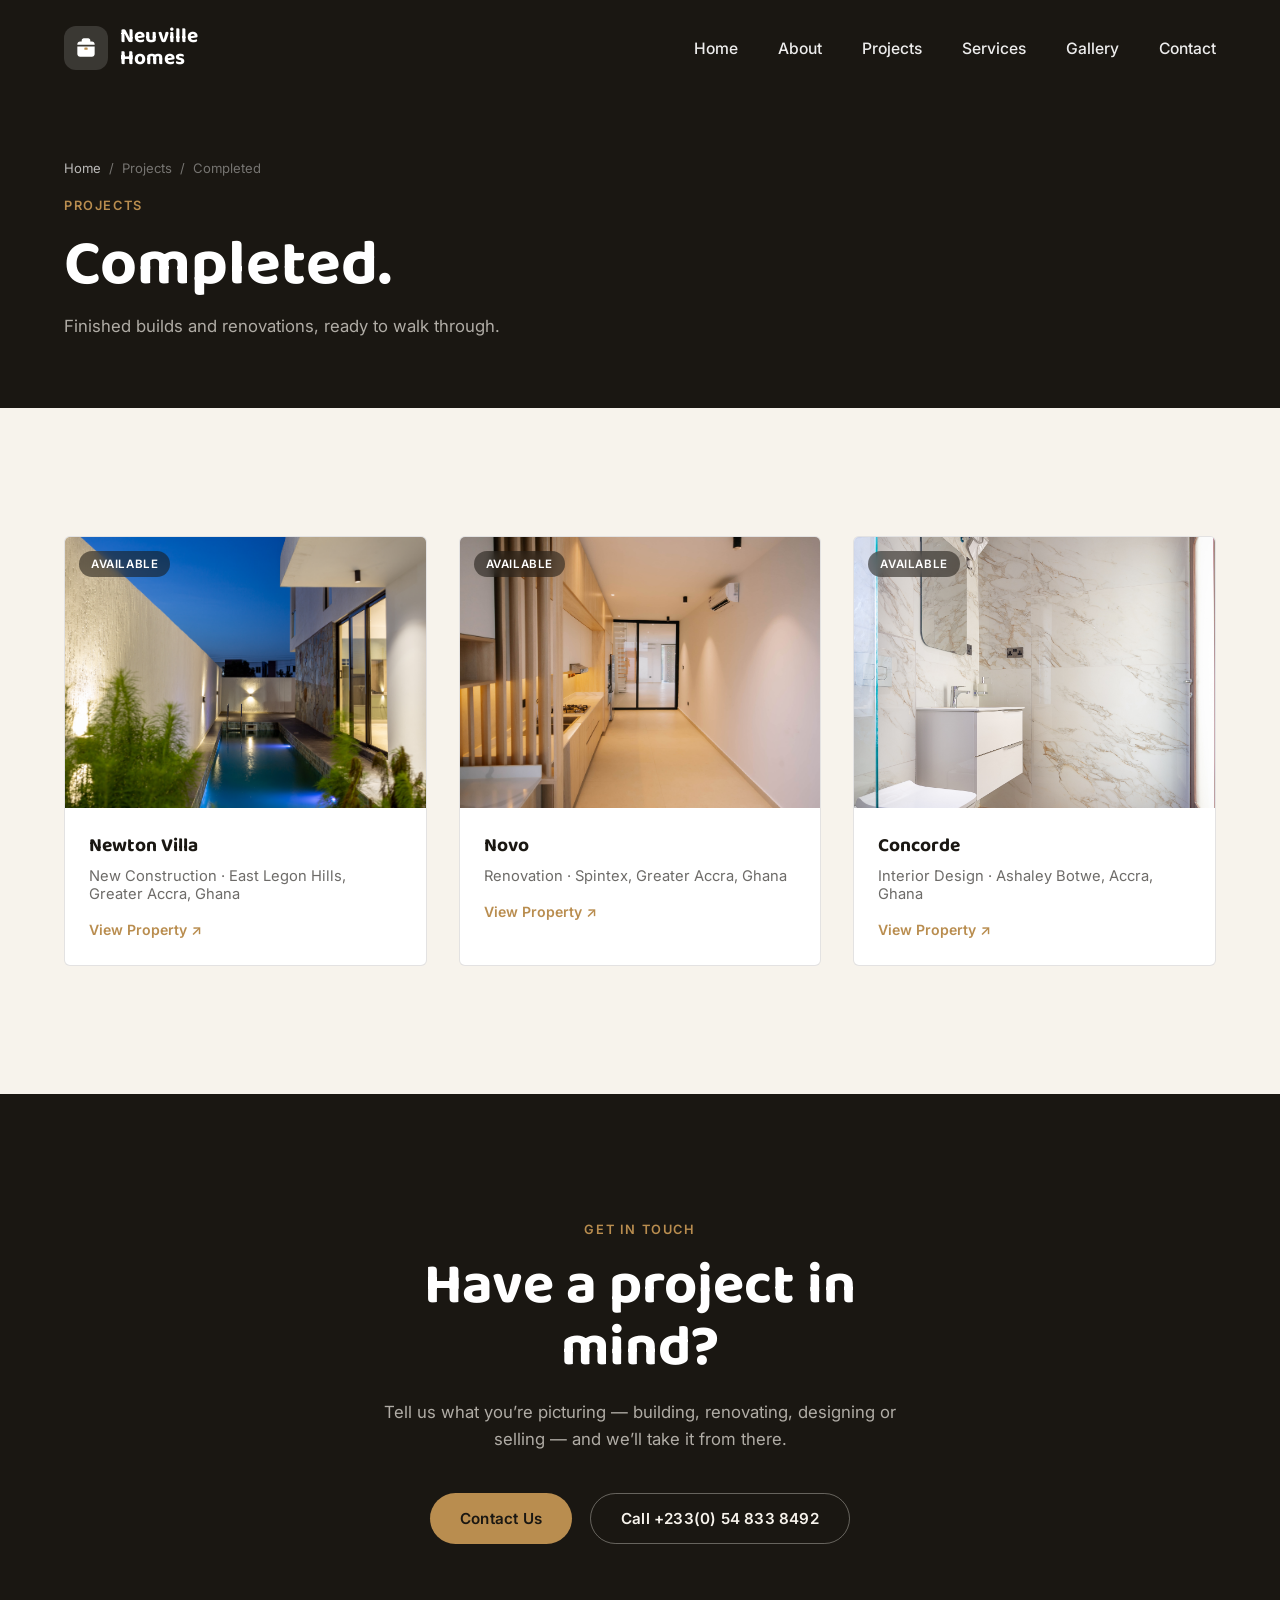
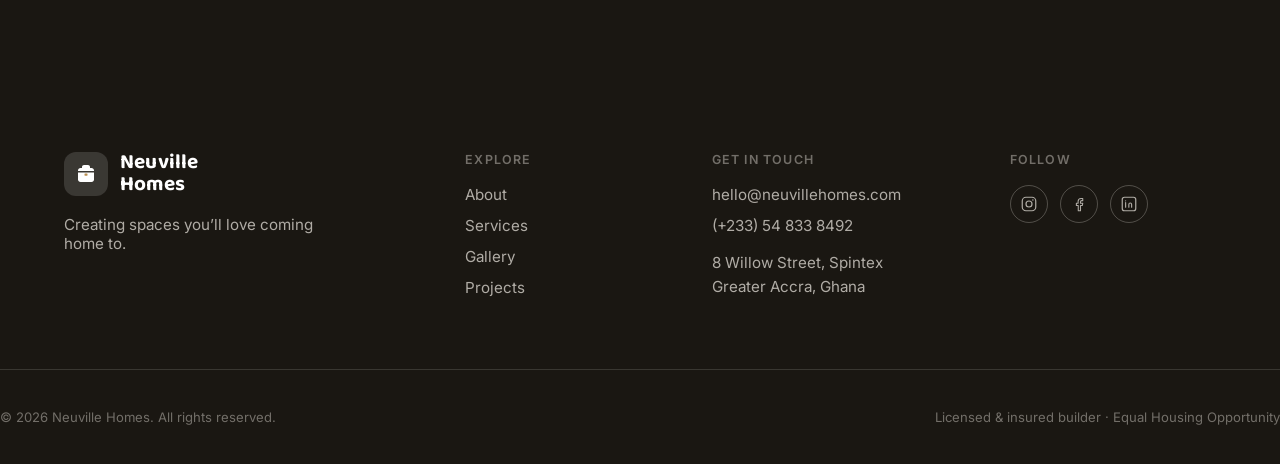
==== completed.html @ a4898116 "Projects Page Cleanup" ====
<!DOCTYPE html>
<html lang="en">
<head>
<meta charset="UTF-8">
<meta name="viewport" content="width=device-width, initial-scale=1.0">
<title>Completed Projects | Neuville Homes</title>
<meta name="description" content="Completed projects by Neuville Homes.">

<link rel="preconnect" href="https://fonts.googleapis.com">
<link rel="preconnect" href="https://fonts.gstatic.com" crossorigin>
<link href="https://fonts.googleapis.com/css2?family=Baloo+2:wght@600;700;800&family=Inter:wght@400;500;600&display=swap" rel="stylesheet">

<link rel="stylesheet" href="styles.css">
</head>
<body>

<header class="site-header" id="siteHeader">
  <div class="header-inner">

    <a href="index.html" class="logo" aria-label="Neuville Homes home">
      <span class="logo-mark" aria-hidden="true">
        <svg viewBox="0 0 24 24" width="26" height="26" fill="none" xmlns="http://www.w3.org/2000/svg">
          <path d="M4 8.5C4 7.11929 5.11929 6 6.5 6H8V5C8 3.89543 8.89543 3 10 3H14C15.1046 3 16 3.89543 16 5V6H17.5C18.8807 6 20 7.11929 20 8.5V9H4V8.5Z" fill="currentColor"/>
          <path d="M4 10.5H20V17.5C20 18.8807 18.8807 20 17.5 20H6.5C5.11929 20 4 18.8807 4 17.5V10.5Z" fill="currentColor"/>
          <rect x="10.5" y="11.5" width="3" height="2.2" rx="0.4" fill="#B98D4F"/>
        </svg>
      </span>
      <span class="logo-text">Neuville<br>Homes</span>
    </a>

    <nav class="main-nav" id="mainNav" aria-label="Primary">
      <a href="index.html">Home</a>
      <a href="index.html#about">About</a>
      <a href="projects.html">Projects</a>
      <a href="index.html#services">Services</a>
      <a href="index.html#gallery">Gallery</a>
      <a href="index.html#contact">Contact</a>
    </nav>

    <button class="nav-toggle" id="navToggle" aria-label="Toggle menu" aria-expanded="false" aria-controls="mainNav">
      <span></span>
      <span></span>
      <span></span>
    </button>

  </div>
</header>

<main>

  <!-- ============================================
       PAGE HEADER
       ============================================ -->
  <section class="page-hero">
    <div class="section-inner">
      <nav class="breadcrumb" aria-label="Breadcrumb">
        <a href="index.html">Home</a>
        <span>/</span>
        <span>Projects</span>
        <span>/</span>
        <span>Completed</span>
      </nav>
      <p class="eyebrow eyebrow--light">Projects</p>
      <h1 class="page-hero-heading">Completed.</h1>
      <p class="page-hero-sub">Finished builds and renovations, ready to walk through.</p>
    </div>
  </section>

  <!-- ============================================
       COMPLETED PROJECTS GRID — populated by completed.js
       ============================================ -->
  <section class="section completed-section">
    <div class="section-inner">
      <div class="projects-grid" id="completedGrid"></div>
    </div>
  </section>

  <!-- ============================================
       CTA
       ============================================ -->
  <section class="section cta" id="contact">
    <div class="section-inner cta-inner">
      <p class="eyebrow eyebrow--light">Get In Touch</p>
      <h2 class="cta-heading">Have a project in mind?</h2>
      <p class="cta-sub">Tell us what you&rsquo;re picturing &mdash; building, renovating, designing or selling &mdash; and we&rsquo;ll take it from there.</p>
      <div class="cta-actions">
        <a href="mailto:hello@neuvillehomes.com" class="btn btn-gold">Contact Us</a>
        <a href="tel:+233548338492" class="btn btn-outline">Call +233(0) 54 833 8492</a>
      </div>
    </div>
  </section>

</main>

<!-- ============================================
     FOOTER
     ============================================ -->
<footer class="site-footer">
  <div class="section-inner footer-grid">

    <div class="footer-brand">
      <a href="index.html" class="logo" aria-label="Neuville Homes home">
        <span class="logo-mark" aria-hidden="true">
          <svg viewBox="0 0 24 24" width="24" height="24" fill="none" xmlns="http://www.w3.org/2000/svg">
            <path d="M4 8.5C4 7.11929 5.11929 6 6.5 6H8V5C8 3.89543 8.89543 3 10 3H14C15.1046 3 16 3.89543 16 5V6H17.5C18.8807 6 20 7.11929 20 8.5V9H4V8.5Z" fill="currentColor"/>
            <path d="M4 10.5H20V17.5C20 18.8807 18.8807 20 17.5 20H6.5C5.11929 20 4 18.8807 4 17.5V10.5Z" fill="currentColor"/>
            <rect x="10.5" y="11.5" width="3" height="2.2" rx="0.4" fill="#B98D4F"/>
          </svg>
        </span>
        <span class="logo-text">Neuville<br>Homes</span>
      </a>
      <p class="footer-tagline">Creating spaces you&rsquo;ll love coming home to.</p>
    </div>

    <nav class="footer-nav" aria-label="Footer">
      <p class="footer-col-title">Explore</p>
      <a href="index.html#about">About</a>
      <a href="index.html#services">Services</a>
      <a href="index.html#gallery">Gallery</a>
      <a href="projects.html">Projects</a>
    </nav>

    <div class="footer-contact">
      <p class="footer-col-title">Get in touch</p>
      <a href="mailto:hello@neuvillehomes.com">hello@neuvillehomes.com</a>
      <a href="tel:+233548338492">(+233) 54 833 8492</a>
      <p class="footer-address">8 Willow Street, Spintex <br>Greater Accra, Ghana</p>
    </div>

    <div class="footer-social">
      <p class="footer-col-title">Follow</p>
      <div class="social-row">
        <a href="#" aria-label="Neuville Homes on Instagram" class="social-icon">
          <svg width="18" height="18" viewBox="0 0 24 24" fill="none"><rect x="3" y="3" width="18" height="18" rx="5" stroke="currentColor" stroke-width="1.6"/><circle cx="12" cy="12" r="4" stroke="currentColor" stroke-width="1.6"/><circle cx="17.2" cy="6.8" r="1" fill="currentColor"/></svg>
        </a>
        <a href="#" aria-label="Neuville Homes on Facebook" class="social-icon">
          <svg width="18" height="18" viewBox="0 0 24 24" fill="none"><path d="M14 21v-7h2.5l.5-3H14V9c0-.9.3-1.5 1.7-1.5H17V4.8c-.3 0-1.2-.1-2.3-.1-2.3 0-3.9 1.4-3.9 4v2.2H8.5v3H11v7h3Z" stroke="currentColor" stroke-width="1.4" stroke-linejoin="round"/></svg>
        </a>
        <a href="#" aria-label="Neuville Homes on LinkedIn" class="social-icon">
          <svg width="18" height="18" viewBox="0 0 24 24" fill="none"><rect x="3" y="3" width="18" height="18" rx="3" stroke="currentColor" stroke-width="1.6"/><path d="M7.5 10v6.2M7.5 7.8v.01M11.8 16.2v-3.6c0-1.2.7-2 1.9-2 1.1 0 1.8.8 1.8 2v3.6" stroke="currentColor" stroke-width="1.5" stroke-linecap="round"/></svg>
        </a>
      </div>
    </div>

  </div>

  <div class="footer-bottom">
    <div class="section-inner footer-bottom-inner">
      <p>&copy; <span id="year">2026</span> Neuville Homes. All rights reserved.</p>
      <p class="footer-fine">Licensed &amp; insured builder &middot; Equal Housing Opportunity</p>
    </div>
  </div>
</footer>

<script src="assets/properties-data.js"></script>
<script src="script.js"></script>
<script src="completed.js"></script>
</body>
</html>
---- styles.css ----
/* ============================================
   Neuville Homes — Landing Page
   ============================================ */

:root{
  --color-cream: #F7F3EC;
  --color-ink: #1A1712;
  --color-gold: #B98D4F;
  --color-overlay-top: rgba(10, 14, 20, 0.15);
  --color-overlay-bottom: rgba(10, 8, 6, 0.55);

  --font-display: 'Baloo 2', 'Quicksand', sans-serif;
  --font-body: 'Inter', -apple-system, BlinkMacSystemFont, sans-serif;

  --header-h: 96px;
  --container-pad: 64px;
}

*, *::before, *::after{ box-sizing: border-box; }

html{ scroll-behavior: smooth; }

body{
  margin: 0;
  font-family: var(--font-body);
  background: var(--color-ink);
  color: var(--color-cream);
  -webkit-font-smoothing: antialiased;
}

a{ text-decoration: none; color: inherit; }

img, video{ max-width: 100%; display: block; }

button{ font-family: inherit; }

/* ============================================
   HEADER
   ============================================ */

.site-header{
  position: absolute;
  top: 0;
  left: 0;
  right: 0;
  z-index: 100;
  height: var(--header-h);
}

.header-inner{
  max-width: 1440px;
  margin: 0 auto;
  height: 100%;
  padding: 0 var(--container-pad);
  display: flex;
  align-items: center;
  justify-content: space-between;
}

.logo{
  display: flex;
  align-items: center;
  gap: 12px;
  flex-shrink: 0;
}

.logo-mark{
  display: flex;
  align-items: center;
  justify-content: center;
  width: 44px;
  height: 44px;
  border-radius: 12px;
  background: rgba(255, 255, 255, 0.14);
  color: #ffffff;
  flex-shrink: 0;
}

.logo-text{
  font-family: var(--font-display);
  font-weight: 700;
  font-size: 1.3rem;
  line-height: 1.08;
  letter-spacing: 0.2px;
  color: #ffffff;
}

.main-nav{
  display: flex;
  align-items: center;
  gap: 40px;
}

.main-nav a{
  font-size: 0.98rem;
  font-weight: 500;
  color: rgba(255, 255, 255, 0.92);
  position: relative;
  padding: 6px 0;
  transition: color 0.25s ease;
}

.main-nav a::after{
  content: "";
  position: absolute;
  left: 0;
  bottom: 0;
  width: 0%;
  height: 1.5px;
  background: #ffffff;
  transition: width 0.3s ease;
}

.main-nav a:hover{ color: #ffffff; }
.main-nav a:hover::after{ width: 100%; }

/* Mobile nav toggle */
.nav-toggle{
  display: none;
  flex-direction: column;
  justify-content: center;
  gap: 5px;
  width: 40px;
  height: 40px;
  background: none;
  border: none;
  cursor: pointer;
  z-index: 110;
}

.nav-toggle span{
  display: block;
  width: 100%;
  height: 2px;
  background: #ffffff;
  border-radius: 2px;
  transition: transform 0.3s ease, opacity 0.3s ease;
}

.nav-toggle.is-open span:nth-child(1){ transform: translateY(7px) rotate(45deg); }
.nav-toggle.is-open span:nth-child(2){ opacity: 0; }
.nav-toggle.is-open span:nth-child(3){ transform: translateY(-7px) rotate(-45deg); }

/* ============================================
   HERO
   ============================================ */

.hero{
  position: relative;
  min-height: 100svh;
  width: 100%;
  display: flex;
  align-items: center;
  overflow: hidden;
}

.hero-media{
  position: absolute;
  inset: 0;
  z-index: 0;
}

.hero-video{
  width: 100%;
  height: 100%;
  object-fit: cover;
  object-position: center;
}

.hero-overlay{
  position: absolute;
  inset: 0;
  background:
    linear-gradient(180deg, var(--color-overlay-top) 0%, rgba(10,10,10,0.05) 40%, var(--color-overlay-bottom) 100%),
    linear-gradient(90deg, rgba(0,0,0,0.25) 0%, rgba(0,0,0,0) 30%, rgba(0,0,0,0) 70%, rgba(0,0,0,0.25) 100%);
}

.hero-content{
  position: relative;
  z-index: 1;
  width: 100%;
  max-width: 1080px;
  margin: 0 auto;
  text-align: center;
  animation: hero-rise 1s cubic-bezier(0.16, 1, 0.3, 1) both;
  animation-delay: 0.15s;
}

@keyframes hero-rise{
  from{ opacity: 0; transform: translateY(22px); }
  to{ opacity: 1; transform: translateY(0); }
}

.hero-heading{
  font-family: var(--font-display);
  font-weight: 700;
  font-size: clamp(3.2rem, 6.8vw, 5.8rem);
  line-height: 1.08;
  letter-spacing: -0.5px;
  margin: 0 0 28px;
  color: #ffffff;
  text-wrap: balance;
}

.hero-heading-thin{
  font-weight: 600;
  opacity: 0.94;
}

.hero-sub{
  font-family: var(--font-body);
  font-weight: 400;
  font-size: clamp(1rem, 1.6vw, 1.2rem);
  line-height: 1.55;
  color: rgba(255, 255, 255, 0.92);
  max-width: 680px;
  margin: 0 auto;
}

/* ============================================
   RESPONSIVE
   ============================================ */

@media (max-width: 900px){
  :root{ --container-pad: 32px; --header-h: 84px; }

  .main-nav{
    position: fixed;
    top: 0;
    right: 0;
    height: 100svh;
    width: min(78vw, 340px);
    background: rgba(20, 17, 13, 0.98);
    flex-direction: column;
    justify-content: center;
    align-items: flex-start;
    gap: 28px;
    padding: 0 40px;
    transform: translateX(100%);
    transition: transform 0.4s cubic-bezier(0.16, 1, 0.3, 1);
    z-index: 105;
  }

  .main-nav.is-open{ transform: translateX(0); }

  .main-nav a{ font-size: 1.15rem; }

  .nav-toggle{ display: flex; }

  .hero-content{ padding-bottom: 12vh; }
}

@media (max-width: 560px){
  :root{ --container-pad: 22px; --header-h: 76px; }

  .logo-mark{ width: 38px; height: 38px; border-radius: 10px; }
  .logo-text{ font-size: 1.05rem; }

  .hero-heading{ margin-bottom: 20px; }
  .hero-sub{ font-size: 0.98rem; }

  .hero-content{ padding-bottom: 10vh; }
}

@media (max-width: 380px){
  .hero-heading{ font-size: clamp(2rem, 8vw, 2.4rem); }
}

/* Respect reduced motion */
@media (prefers-reduced-motion: reduce){
  .hero-content{ animation: none; }
  html{ scroll-behavior: auto; }
  .main-nav, .nav-toggle span, .main-nav a::after{ transition: none; }
}

/* ============================================
   DESIGN TOKENS — page sections
   ============================================ */

:root{
  --color-ink-soft: rgba(26, 23, 18, 0.64);
  --color-ink-faint: rgba(26, 23, 18, 0.38);
  --color-line: rgba(26, 23, 18, 0.12);
  --color-cream-soft: rgba(247, 243, 236, 0.68);
  --color-cream-faint: rgba(247, 243, 236, 0.4);
  --section-pad-y: 128px;
}

/* ============================================
   SHARED SECTION SCAFFOLDING
   ============================================ */

.section{
  background: var(--color-cream);
  color: var(--color-ink);
  padding: var(--section-pad-y) 0;
}

.section-inner{
  max-width: 1280px;
  margin: 0 auto;
  padding: 0 var(--container-pad);
}

.eyebrow{
  font-family: var(--font-body);
  font-size: 0.8rem;
  font-weight: 600;
  letter-spacing: 1.6px;
  text-transform: uppercase;
  color: var(--color-gold);
  margin: 0 0 18px;
}

.eyebrow--light{ color: var(--color-gold); }

.section-heading{
  font-family: var(--font-display);
  font-weight: 700;
  font-size: clamp(2.1rem, 3.6vw, 3.1rem);
  line-height: 1.12;
  letter-spacing: -0.3px;
  margin: 0;
  color: var(--color-ink);
}

.section-head{
  max-width: 640px;
  margin: 0 0 64px;
}

.body-text{
  font-family: var(--font-body);
  font-size: 1.05rem;
  line-height: 1.7;
  color: var(--color-ink-soft);
  max-width: 46ch;
  margin: 24px 0 0;
}

/* Architectural corner-tick motif — the page's signature accent.
   Small drafting-style marks at the corners of photography, used
   consistently across About / Gallery to nod to blueprint drawings. */
.placeholder-img{
  position: relative;
  background: linear-gradient(160deg, #E7E0D2 0%, #D8CEB9 100%);
  display: flex;
  align-items: center;
  justify-content: center;
  overflow: hidden;
  min-height: 160px;
}

.placeholder-img--gold{
  background: linear-gradient(160deg, #C7A06B 0%, #9E7743 100%);
}

.placeholder-img::before,
.placeholder-img::after{
  content: "";
  position: absolute;
  width: 22px;
  height: 22px;
  border: 1.5px solid rgba(26, 23, 18, 0.55);
  opacity: 0.55;
  pointer-events: none;
}
.placeholder-img::before{ top: 14px; left: 14px; border-right: none; border-bottom: none; }
.placeholder-img::after{ bottom: 14px; right: 14px; border-left: none; border-top: none; }
.placeholder-img--gold::before,
.placeholder-img--gold::after{ border-color: rgba(255,255,255,0.6); }

.ph-label{
  font-family: var(--font-body);
  font-size: 0.78rem;
  font-weight: 500;
  letter-spacing: 0.3px;
  color: rgba(26, 23, 18, 0.5);
  text-align: center;
  padding: 0 16px;
}
.placeholder-img--gold .ph-label{ color: rgba(255,255,255,0.85); }

.btn{
  display: inline-flex;
  align-items: center;
  justify-content: center;
  font-family: var(--font-body);
  font-weight: 600;
  font-size: 0.95rem;
  letter-spacing: 0.2px;
  padding: 15px 30px;
  border-radius: 999px;
  transition: transform 0.25s ease, background 0.25s ease, color 0.25s ease, border-color 0.25s ease;
}

.btn-gold{
  background: var(--color-gold);
  color: #1A1712;
}
.btn-gold:hover{ transform: translateY(-2px); background: #c99c5e; }

.btn-outline{
  background: transparent;
  color: var(--color-cream);
  border: 1.5px solid rgba(247, 243, 236, 0.35);
}
.btn-outline:hover{ border-color: rgba(247, 243, 236, 0.8); transform: translateY(-2px); }

.btn-ghost{
  background: rgba(255,255,255,0.1);
  color: #ffffff;
  border: 1.5px solid rgba(255,255,255,0.5);
  backdrop-filter: blur(6px);
}
.btn-ghost:hover{ background: rgba(255,255,255,0.22); transform: translateY(-2px); }

/* ============================================
   HEADER — solid state once scrolled past hero
   ============================================ */

.site-header{ transition: background 0.35s ease, box-shadow 0.35s ease; }

.site-header.is-scrolled{
  position: fixed;
  background: rgba(247, 243, 236, 0.92);
  backdrop-filter: blur(10px);
  box-shadow: 0 1px 0 var(--color-line);
}

.site-header.is-scrolled .logo-text,
.site-header.is-scrolled .main-nav a{ color: var(--color-ink); }

.site-header.is-scrolled .main-nav a::after{ background: var(--color-ink); }

.site-header.is-scrolled .logo-mark{
  background: rgba(26, 23, 18, 0.08);
  color: var(--color-ink);
}

.site-header.is-scrolled .nav-toggle span{ background: var(--color-ink); }

@media (max-width: 900px){
  .site-header.is-scrolled .main-nav{ background: rgba(20, 17, 13, 0.98); }
  .site-header.is-scrolled .main-nav a{ color: rgba(255,255,255,0.92); }
  .site-header.is-scrolled .main-nav a::after{ background: #ffffff; }
}

/* Scroll cue on the hero */
.scroll-cue{
  position: absolute;
  left: 50%;
  bottom: 36px;
  transform: translateX(-50%);
  width: 26px;
  height: 42px;
  border: 1.5px solid rgba(255,255,255,0.6);
  border-radius: 20px;
  z-index: 1;
}
.scroll-cue span{
  position: absolute;
  top: 8px;
  left: 50%;
  width: 4px;
  height: 8px;
  border-radius: 2px;
  background: #ffffff;
  transform: translateX(-50%);
  animation: cue-drop 1.8s ease infinite;
}
@keyframes cue-drop{
  0%{ opacity: 1; top: 8px; }
  70%{ opacity: 0; top: 20px; }
  100%{ opacity: 0; top: 8px; }
}
.hero-cta{ margin-top: 36px; }

/* ============================================
   ABOUT
   ============================================ */

.about-grid{
  display: grid;
  grid-template-columns: minmax(0, 0.95fr) minmax(0, 1.05fr);
  gap: 80px;
  align-items: start;
}

.pull-quote{
  margin: 40px 0 0;
  padding: 24px 0 0;
  border-top: 1px solid var(--color-line);
  max-width: 46ch;
}
.pull-quote p{
  font-family: var(--font-display);
  font-weight: 600;
  font-size: 1.28rem;
  line-height: 1.4;
  color: var(--color-ink);
  margin: 0;
}

.about-collage{
  display: grid;
  grid-template-columns: 1.1fr 1fr;
  grid-template-rows: repeat(2, 160px);
  gap: 18px;
}
.about-collage .collage-item--tall{ grid-row: 1 / 3; }
.about-collage .collage-item:not(.collage-item--tall){ height: 100%; }

.collage-item img{
  position: absolute;
  inset: 0;
  width: 100%;
  height: 100%;
  object-fit: cover;
  display: block;
}

/* ============================================
   SERVICES
   ============================================ */

.services-grid{
  display: grid;
  grid-template-columns: repeat(2, minmax(0, 1fr));
  gap: 1px;
  background: var(--color-line);
  border: 1px solid var(--color-line);
}

.service-card{
  background: var(--color-cream);
  padding: 44px 40px;
}

.service-mark{
  display: block;
  width: 34px;
  height: 2px;
  background: var(--color-gold);
  margin-bottom: 26px;
}

.service-card h3{
  font-family: var(--font-display);
  font-weight: 700;
  font-size: 1.32rem;
  margin: 0 0 12px;
  color: var(--color-ink);
}

.service-card p{
  font-family: var(--font-body);
  font-size: 0.98rem;
  line-height: 1.65;
  color: var(--color-ink-soft);
  margin: 0;
  max-width: 40ch;
}

/* ============================================
   GALLERY
   ============================================ */

.gallery-grid{
  display: grid;
  grid-template-columns: repeat(3, minmax(0, 1fr));
  gap: 20px;
}

.gallery-item{
  position: relative;
  display: block;
  margin: 0;
  aspect-ratio: 4 / 5;
  border-radius: 4px;
  overflow: hidden;
  isolation: isolate;
}

.gallery-item.gallery-item--wide{
  aspect-ratio: 4 / 5;
}
@media (min-width: 700px){
  .gallery-item.gallery-item--wide{
    grid-column: span 2;
    aspect-ratio: 16 / 10;
  }
}

.gallery-item img{
  position: absolute;
  inset: 0;
  width: 100%;
  height: 100%;
  object-fit: cover;
  display: block;
  transition: transform 0.6s cubic-bezier(0.16, 1, 0.3, 1);
}

.gallery-item:hover img{ transform: scale(1.06); }

/* Dark gradient so the caption always reads over any photo */
.gallery-item::after{
  content: "";
  position: absolute;
  inset: 0;
  background: linear-gradient(180deg, rgba(15, 12, 8, 0) 45%, rgba(15, 12, 8, 0.78) 100%);
  z-index: 1;
  pointer-events: none;
}

.gallery-item-view{
  position: absolute;
  top: 16px;
  right: 16px;
  z-index: 2;
  display: flex;
  align-items: center;
  justify-content: center;
  width: 34px;
  height: 34px;
  border-radius: 50%;
  background: rgba(247, 243, 236, 0.16);
  border: 1px solid rgba(247, 243, 236, 0.45);
  color: #ffffff;
  opacity: 0;
  transform: translateY(-6px);
  transition: opacity 0.3s ease, transform 0.3s ease, background 0.3s ease;
}
.gallery-item:hover .gallery-item-view{
  opacity: 1;
  transform: translateY(0);
}
.gallery-item:hover .gallery-item-view{ background: var(--color-gold); border-color: var(--color-gold); }

.gallery-caption{
  position: absolute;
  left: 20px;
  bottom: 18px;
  right: 20px;
  z-index: 2;
  display: flex;
  flex-direction: column;
  font-family: var(--font-body);
}
.gallery-caption span{
  font-weight: 600;
  font-size: 1.02rem;
  color: #ffffff;
}
.gallery-caption small{
  font-size: 0.82rem;
  color: rgba(247, 243, 236, 0.78);
  margin-top: 3px;
}

/* legacy figcaption support (kept in case any item still uses <figcaption>) */
.gallery-item figcaption{
  position: absolute;
  left: 18px;
  bottom: 16px;
  right: 18px;
  z-index: 2;
  display: flex;
  flex-direction: column;
  font-family: var(--font-body);
}
.gallery-item figcaption span{
  font-weight: 600;
  font-size: 0.98rem;
  color: var(--color-ink);
}
.gallery-item figcaption small{
  font-size: 0.8rem;
  color: var(--color-ink-faint);
  margin-top: 2px;
}
.gallery-item.placeholder-img--gold figcaption span,
.gallery-item.placeholder-img--gold figcaption small{ color: #ffffff; }
.gallery-item.placeholder-img--gold figcaption small{ color: rgba(255,255,255,0.75); }

/* ============================================
   WHY CHOOSE US
   ============================================ */

.why-grid{
  display: grid;
  grid-template-columns: repeat(2, minmax(0, 1fr));
  gap: 44px 64px;
}

.why-item{
  display: flex;
  gap: 18px;
  align-items: flex-start;
}

.why-check{
  flex-shrink: 0;
  display: flex;
  align-items: center;
  justify-content: center;
  width: 30px;
  height: 30px;
  border-radius: 50%;
  background: rgba(185, 141, 79, 0.14);
  color: var(--color-gold);
  font-size: 0.85rem;
  margin-top: 2px;
}

.why-item h3{
  font-family: var(--font-display);
  font-weight: 700;
  font-size: 1.08rem;
  margin: 0 0 8px;
  color: var(--color-ink);
}
.why-item p{
  font-family: var(--font-body);
  font-size: 0.95rem;
  line-height: 1.6;
  color: var(--color-ink-soft);
  margin: 0;
}

/* ============================================
   TESTIMONIALS
   ============================================ */

.testimonial-grid{
  display: grid;
  grid-template-columns: repeat(3, minmax(0, 1fr));
  gap: 28px;
}

.testimonial-card{
  margin: 0;
  background: #ffffff;
  border: 1px solid var(--color-line);
  border-radius: 4px;
  padding: 36px 32px;
  display: flex;
  flex-direction: column;
}

.quote-mark{
  font-family: var(--font-display);
  font-size: 2.6rem;
  line-height: 1;
  color: var(--color-gold);
  margin-bottom: 12px;
}

.testimonial-card p{
  font-family: var(--font-body);
  font-size: 1rem;
  line-height: 1.65;
  color: var(--color-ink);
  margin: 0 0 24px;
  flex: 1;
}

.testimonial-card footer{
  display: flex;
  flex-direction: column;
  padding-top: 16px;
  border-top: 1px solid var(--color-line);
}
.testimonial-card footer span{
  font-weight: 600;
  font-size: 0.92rem;
  color: var(--color-ink);
}
.testimonial-card footer small{
  font-size: 0.8rem;
  color: var(--color-ink-faint);
  margin-top: 2px;
}

/* ============================================
   CTA
   ============================================ */

.cta{
  background: var(--color-ink);
  color: var(--color-cream);
  text-align: center;
}

.cta-inner{
  display: flex;
  flex-direction: column;
  align-items: center;
  max-width: 640px;
}

.cta-heading{
  font-family: var(--font-display);
  font-weight: 700;
  font-size: clamp(2.4rem, 4.5vw, 3.6rem);
  line-height: 1.08;
  margin: 0 0 20px;
  color: #ffffff;
}

.cta-sub{
  font-family: var(--font-body);
  font-size: 1.05rem;
  line-height: 1.6;
  color: var(--color-cream-soft);
  margin: 0 0 40px;
}

.cta-actions{
  display: flex;
  gap: 18px;
  flex-wrap: wrap;
  justify-content: center;
}

/* ============================================
   FOOTER
   ============================================ */

.site-footer{
  background: var(--color-ink);
  color: var(--color-cream);
  padding-top: 80px;
}

.footer-grid{
  display: grid;
  grid-template-columns: 1.4fr 0.8fr 1fr 0.8fr;
  gap: 40px;
  padding-bottom: 60px;
  border-bottom: 1px solid rgba(247, 243, 236, 0.14);
}

.footer-brand .logo-text{ color: #ffffff; }
.footer-brand .logo-mark{ background: rgba(255,255,255,0.14); color: #ffffff; }

.footer-tagline{
  font-family: var(--font-body);
  font-size: 0.95rem;
  color: var(--color-cream-soft);
  margin: 18px 0 0;
  max-width: 28ch;
}

.footer-col-title{
  font-family: var(--font-body);
  font-size: 0.78rem;
  font-weight: 600;
  letter-spacing: 1.2px;
  text-transform: uppercase;
  color: var(--color-cream-faint);
  margin: 0 0 18px;
}

.footer-nav,
.footer-contact{
  display: flex;
  flex-direction: column;
}
.footer-nav a,
.footer-contact a{
  font-family: var(--font-body);
  font-size: 0.95rem;
  color: var(--color-cream-soft);
  margin-bottom: 12px;
  transition: color 0.2s ease;
}
.footer-nav a:hover,
.footer-contact a:hover{ color: #ffffff; }

.footer-address{
  font-family: var(--font-body);
  font-size: 0.95rem;
  color: var(--color-cream-soft);
  line-height: 1.6;
  margin: 4px 0 0;
}

.social-row{ display: flex; gap: 12px; }
.social-icon{
  display: flex;
  align-items: center;
  justify-content: center;
  width: 38px;
  height: 38px;
  border-radius: 50%;
  border: 1px solid rgba(247, 243, 236, 0.25);
  color: var(--color-cream-soft);
  transition: border-color 0.2s ease, color 0.2s ease;
}
.social-icon:hover{ border-color: var(--color-gold); color: var(--color-gold); }

.footer-bottom-inner{
  display: flex;
  justify-content: space-between;
  flex-wrap: wrap;
  gap: 8px;
  padding: 26px 0;
  font-family: var(--font-body);
  font-size: 0.82rem;
  color: var(--color-cream-faint);
}

/* ============================================
   RESPONSIVE — page sections
   ============================================ */

@media (max-width: 980px){
  :root{ --section-pad-y: 96px; }

  .about-grid{ grid-template-columns: 1fr; gap: 48px; }
  .services-grid{ grid-template-columns: 1fr; }
  .gallery-grid{ grid-template-columns: repeat(2, minmax(0,1fr)); }
  .why-grid{ grid-template-columns: 1fr; gap: 32px; }
  .testimonial-grid{ grid-template-columns: 1fr; }
  .footer-grid{ grid-template-columns: 1fr 1fr; }
}

@media (max-width: 600px){
  :root{ --section-pad-y: 72px; }

  .section-head{ margin-bottom: 44px; }
  .about-collage{ grid-template-columns: 1fr; grid-template-rows: repeat(3, 180px); }
  .about-collage .collage-item--tall{ grid-row: auto; }
  .gallery-grid{ grid-template-columns: 1fr; }
  .gallery-item.gallery-item--wide{ grid-column: auto; }
  .cta-actions{ flex-direction: column; width: 100%; }
  .cta-actions .btn{ width: 100%; }
  .footer-grid{ grid-template-columns: 1fr; gap: 32px; }
  .footer-bottom-inner{ flex-direction: column; }
}

/* Respect reduced motion */
@media (prefers-reduced-motion: reduce){
  .scroll-cue span{ animation: none; }
}

/* Reveal-on-scroll (progressive enhancement; JS adds .reveal / .is-visible) */
.reveal{
  opacity: 0;
  transform: translateY(18px);
  transition: opacity 0.7s cubic-bezier(0.16, 1, 0.3, 1), transform 0.7s cubic-bezier(0.16, 1, 0.3, 1);
}
.reveal.is-visible{ opacity: 1; transform: translateY(0); }

@media (prefers-reduced-motion: reduce){
  .reveal{ opacity: 1; transform: none; transition: none; }
}
/* ============================================
   PROPERTY PAGE
   ============================================ */

/* --- Hero (image instead of video, plus breadcrumb) --- */
.property-hero-img{
  width: 100%;
  height: 100%;
  object-fit: cover;
  object-position: center;
}

.property-hero-content{ max-width: 760px; }

.breadcrumb{
  display: flex;
  align-items: center;
  gap: 8px;
  font-family: var(--font-body);
  font-size: 0.82rem;
  color: rgba(255,255,255,0.7);
  margin-bottom: 22px;
}
.breadcrumb a{ color: rgba(255,255,255,0.7); transition: color 0.2s ease; }
.breadcrumb a:hover{ color: #ffffff; }
.breadcrumb span{ color: rgba(255,255,255,0.4); }

.property-hero-heading{ margin-top: 6px; }

/* --- Quick facts strip --- */
.property-facts{
  background: var(--color-ink);
}
.property-facts-inner{
  display: flex;
  flex-wrap: wrap;
  gap: 0;
}
.fact{
  flex: 1 1 160px;
  display: flex;
  flex-direction: column;
  gap: 6px;
  padding: 26px 32px;
  border-right: 1px solid rgba(247, 243, 236, 0.14);
}
.fact:last-child{ border-right: none; }
.fact-label{
  font-family: var(--font-body);
  font-size: 0.76rem;
  letter-spacing: 1px;
  text-transform: uppercase;
  color: var(--color-cream-faint);
}
.fact-value{
  font-family: var(--font-display);
  font-weight: 700;
  font-size: 1.15rem;
  color: var(--color-gold);
}

/* --- Video --- */
.property-video-wrap{
  margin-top: 48px;
  border-radius: 4px;
  overflow: hidden;
  aspect-ratio: 16 / 9;
  background: var(--color-ink);
}
.property-video-wrap video{
  width: 100%;
  height: 100%;
  object-fit: cover;
  display: block;
}

/* --- Gallery --- */
.property-gallery-grid{
  display: grid;
  grid-template-columns: repeat(3, minmax(0, 1fr));
  gap: 18px;
}
.property-gallery-item{
  position: relative;
  display: block;
  aspect-ratio: 4 / 3;
  border-radius: 4px;
  overflow: hidden;
  border: none;
  padding: 0;
  cursor: zoom-in;
  background: var(--color-line);
}
.property-gallery-item:first-child{
  grid-column: span 2;
  grid-row: span 2;
  aspect-ratio: 4 / 4;
}
.property-gallery-item img{
  width: 100%;
  height: 100%;
  object-fit: cover;
  display: block;
  transition: transform 0.6s cubic-bezier(0.16, 1, 0.3, 1);
}
.property-gallery-item:hover img{ transform: scale(1.06); }

/* --- About --- */
.property-about-grid{
  display: grid;
  grid-template-columns: minmax(0, 0.8fr) minmax(0, 1.2fr);
  gap: 64px;
  align-items: start;
}
.property-about-copy .body-text{ max-width: 60ch; }
.property-about-copy .body-text:first-child{ margin-top: 0; }

/* --- Amenities --- */
.amenities-grid{
  display: grid;
  grid-template-columns: repeat(3, minmax(0, 1fr));
  gap: 18px 32px;
  list-style: none;
  margin: 0;
  padding: 0;
}
.amenity-item{
  display: flex;
  align-items: center;
  gap: 14px;
  font-family: var(--font-body);
  font-size: 0.98rem;
  color: var(--color-ink);
  padding-bottom: 18px;
  border-bottom: 1px solid var(--color-line);
}
.amenity-check{
  flex-shrink: 0;
  display: flex;
  align-items: center;
  justify-content: center;
  width: 24px;
  height: 24px;
  border-radius: 50%;
  background: rgba(185, 141, 79, 0.14);
  color: var(--color-gold);
  font-size: 0.7rem;
}

/* --- Map (full-bleed, the "huge wide" section) --- */
.property-map-section{
  background: var(--color-cream);
  padding-bottom: var(--section-pad-y);
}
.property-map-head{
  margin-bottom: 40px;
}
.property-map-head .section-heading span{ color: var(--color-gold); }
.property-map-frame{
  width: 100%;
  height: 520px;
  filter: grayscale(0.15) contrast(1.02);
}

/* --- Not found --- */
.property-not-found{ text-align: center; }

/* ============================================
   LIGHTBOX
   ============================================ */
.lightbox{
  position: fixed;
  inset: 0;
  z-index: 200;
  background: rgba(10, 8, 6, 0.94);
  display: flex;
  align-items: center;
  justify-content: center;
  padding: 40px;
}
.lightbox[hidden]{ display: none; }

.lightbox-img{
  max-width: min(1100px, 88vw);
  max-height: 82vh;
  object-fit: contain;
  border-radius: 4px;
  box-shadow: 0 30px 80px rgba(0,0,0,0.5);
}

.lightbox-close{
  position: absolute;
  top: 24px;
  right: 28px;
  width: 44px;
  height: 44px;
  border-radius: 50%;
  background: rgba(255,255,255,0.08);
  border: 1px solid rgba(255,255,255,0.25);
  color: #ffffff;
  font-size: 1.6rem;
  line-height: 1;
  cursor: pointer;
  transition: background 0.2s ease, border-color 0.2s ease;
}
.lightbox-close:hover{ background: var(--color-gold); border-color: var(--color-gold); }

.lightbox-nav{
  position: absolute;
  top: 50%;
  transform: translateY(-50%);
  width: 52px;
  height: 52px;
  border-radius: 50%;
  background: rgba(255,255,255,0.08);
  border: 1px solid rgba(255,255,255,0.25);
  color: #ffffff;
  font-size: 1.8rem;
  line-height: 1;
  cursor: pointer;
  transition: background 0.2s ease, border-color 0.2s ease;
}
.lightbox-nav:hover{ background: var(--color-gold); border-color: var(--color-gold); }
.lightbox-prev{ left: 24px; }
.lightbox-next{ right: 24px; }

.lightbox-count{
  position: absolute;
  bottom: 24px;
  left: 50%;
  transform: translateX(-50%);
  font-family: var(--font-body);
  font-size: 0.85rem;
  color: rgba(255,255,255,0.65);
}

/* ============================================
   PROPERTY PAGE — RESPONSIVE
   ============================================ */
@media (max-width: 980px){
  .property-about-grid{ grid-template-columns: 1fr; gap: 32px; }
  .amenities-grid{ grid-template-columns: repeat(2, minmax(0,1fr)); }
  .property-gallery-grid{ grid-template-columns: repeat(2, minmax(0,1fr)); }
  .property-gallery-item:first-child{ grid-column: span 2; aspect-ratio: 16/9; }
  .property-map-frame{ height: 400px; }
}

@media (max-width: 600px){
  .fact{ flex: 1 1 45%; padding: 20px; }
  .amenities-grid{ grid-template-columns: 1fr; }
  .property-gallery-grid{ grid-template-columns: 1fr; }
  .property-gallery-item:first-child{ grid-column: auto; aspect-ratio: 4/3; }
  .lightbox-nav{ width: 42px; height: 42px; font-size: 1.4rem; }
  .lightbox{ padding: 16px; }
}

/* ============================================
   INTERIOR PAGE HERO (completed.html)
   ============================================ */
.page-hero{
  background: var(--color-ink);
  padding: calc(var(--header-h) + 64px) 0 72px;
}
.page-hero .breadcrumb{ margin-bottom: 22px; }
.page-hero-heading{
  font-family: var(--font-display);
  font-weight: 700;
  font-size: clamp(2.6rem, 5vw, 4rem);
  line-height: 1.08;
  color: #ffffff;
  margin: 0 0 16px;
}
.page-hero-sub{
  font-family: var(--font-body);
  font-size: 1.05rem;
  color: var(--color-cream-soft);
  max-width: 52ch;
  margin: 0;
}

/* ============================================
   PROJECT CARDS (completed.html)
   ============================================ */
.projects-grid{
  display: grid;
  grid-template-columns: repeat(3, minmax(0, 1fr));
  gap: 32px;
}

.project-card{
  display: flex;
  flex-direction: column;
  border-radius: 6px;
  overflow: hidden;
  background: #ffffff;
  border: 1px solid var(--color-line);
  transition: transform 0.35s ease, box-shadow 0.35s ease;
}
.project-card:hover{
  transform: translateY(-4px);
  box-shadow: 0 20px 40px rgba(26, 23, 18, 0.12);
}

.project-card-media{
  position: relative;
  aspect-ratio: 4 / 3;
  overflow: hidden;
}
.project-card-media img{
  width: 100%;
  height: 100%;
  object-fit: cover;
  display: block;
  transition: transform 0.6s cubic-bezier(0.16, 1, 0.3, 1);
}
.project-card:hover .project-card-media img{ transform: scale(1.06); }

.project-card-tag{
  position: absolute;
  top: 14px;
  left: 14px;
  font-family: var(--font-body);
  font-size: 0.72rem;
  font-weight: 600;
  letter-spacing: 0.6px;
  text-transform: uppercase;
  color: #ffffff;
  background: rgba(26, 23, 18, 0.55);
  backdrop-filter: blur(4px);
  padding: 6px 12px;
  border-radius: 999px;
}

.project-card-body{
  padding: 22px 24px 26px;
}
.project-card-body h3{
  font-family: var(--font-display);
  font-weight: 700;
  font-size: 1.2rem;
  margin: 0 0 6px;
  color: var(--color-ink);
}
.project-card-body p{
  font-family: var(--font-body);
  font-size: 0.92rem;
  color: var(--color-ink-soft);
  margin: 0 0 16px;
}
.project-card-link{
  font-family: var(--font-body);
  font-size: 0.88rem;
  font-weight: 600;
  color: var(--color-gold);
}

/* ============================================
   COMING SOON (ongoing.html / upcoming.html)
   ============================================ */
.coming-soon{
  background: var(--color-ink);
  min-height: 82vh;
  display: flex;
  align-items: center;
  padding-top: var(--header-h);
}
.coming-soon-inner{
  max-width: 680px;
}
.coming-soon .breadcrumb--dark{ margin-bottom: 26px; }
.coming-soon-heading{
  color: #ffffff;
  margin: 4px 0 20px;
}
.coming-soon-sub{
  color: var(--color-cream-soft);
  max-width: 54ch;
  margin: 0 0 40px;
}
.coming-soon-actions{
  display: flex;
  gap: 16px;
  flex-wrap: wrap;
}
.btn-outline--dark{
  color: var(--color-cream);
  border-color: rgba(247, 243, 236, 0.35);
}
.btn-outline--dark:hover{ border-color: rgba(247, 243, 236, 0.8); }

@media (max-width: 900px){
  .projects-grid{ grid-template-columns: repeat(2, minmax(0,1fr)); }
}
@media (max-width: 600px){
  .projects-grid{ grid-template-columns: 1fr; }
  .coming-soon-actions{ flex-direction: column; }
  .coming-soon-actions .btn{ width: 100%; text-align: center; }
}
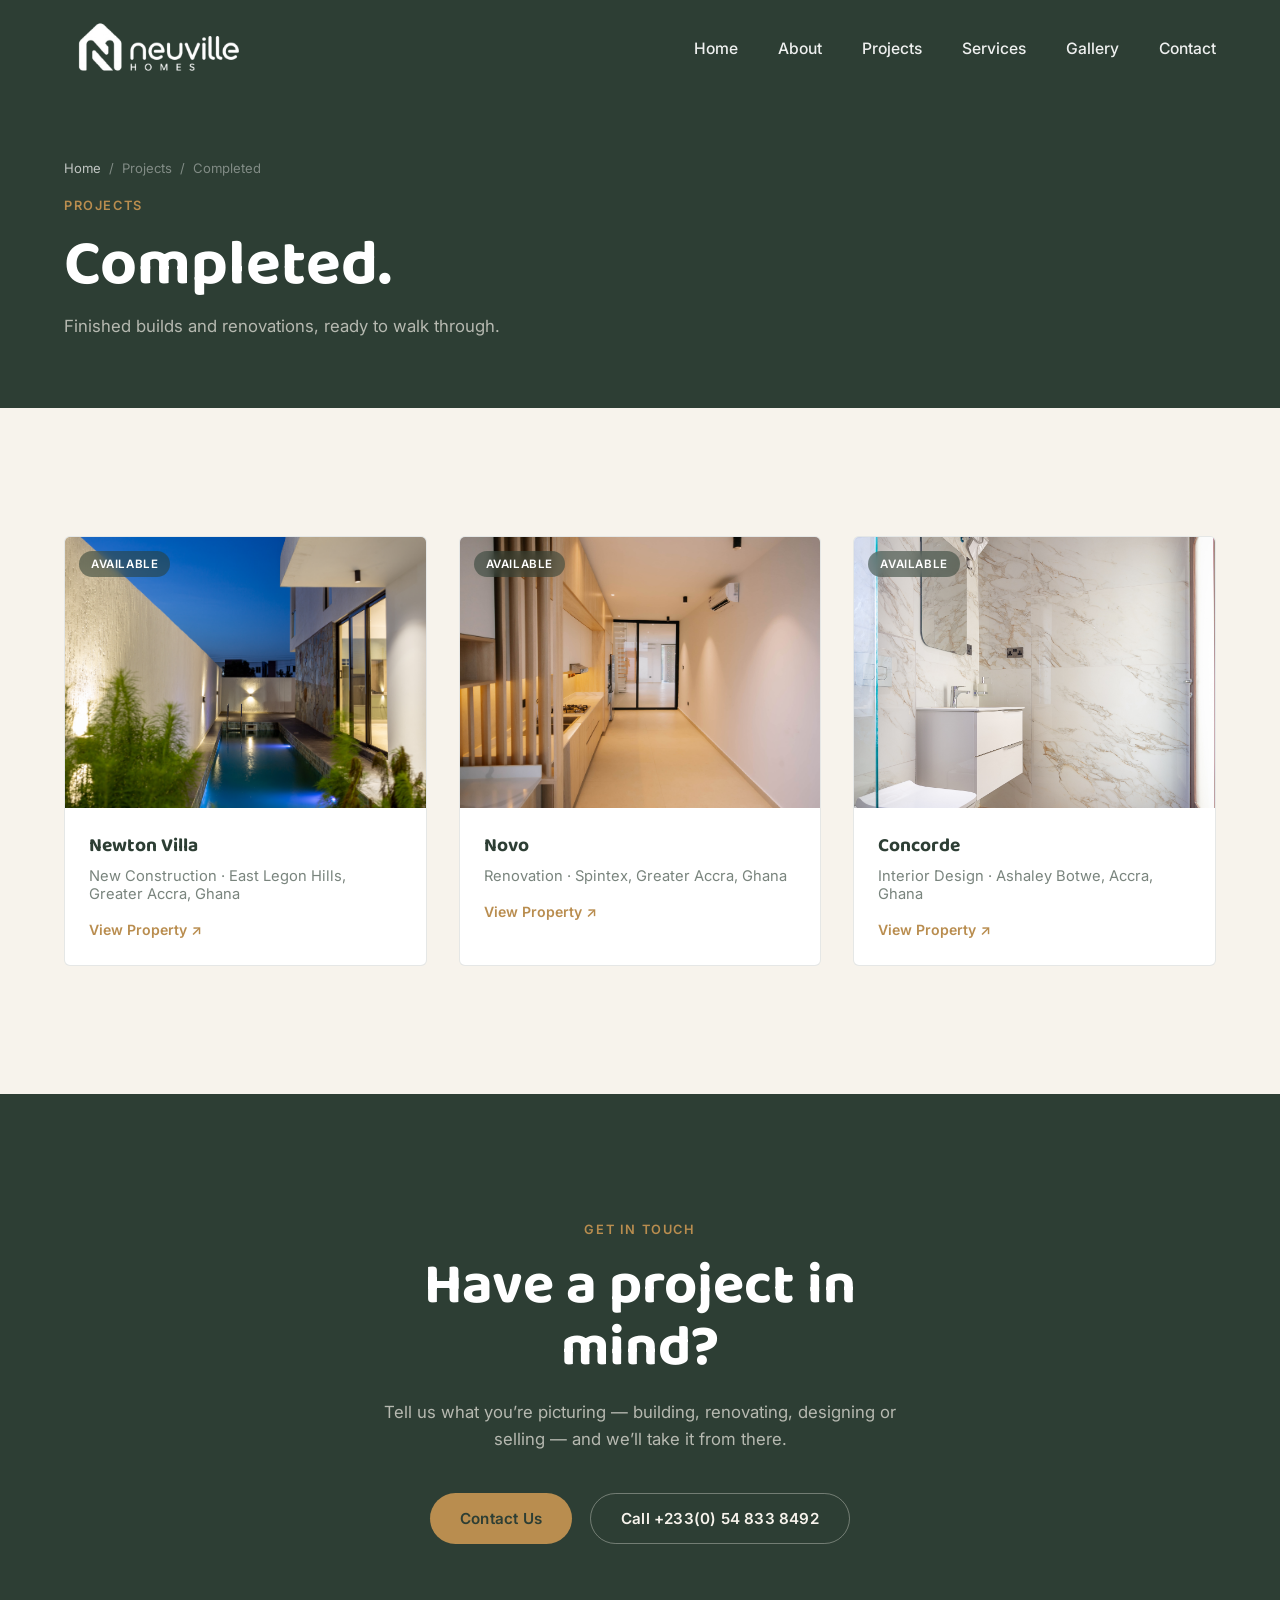
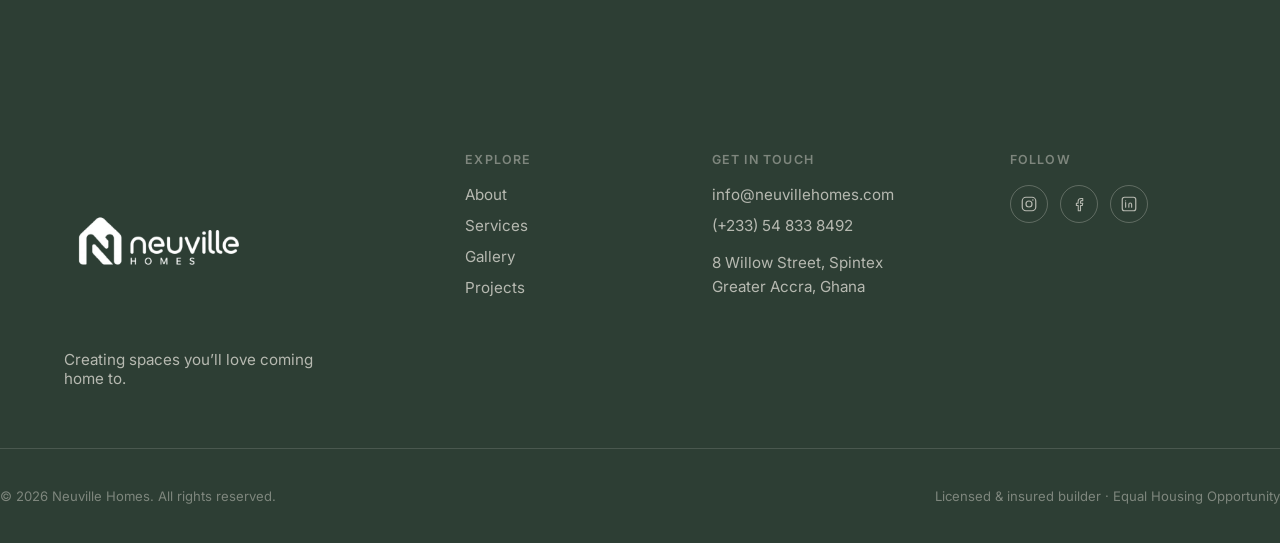
==== commit 2ed809e3: "Dark brown color updated to original green with images update" ====
--- a/completed.html
+++ b/completed.html
@@ -19,13 +19,9 @@
 
     <a href="index.html" class="logo" aria-label="Neuville Homes home">
       <span class="logo-mark" aria-hidden="true">
-        <svg viewBox="0 0 24 24" width="26" height="26" fill="none" xmlns="http://www.w3.org/2000/svg">
-          <path d="M4 8.5C4 7.11929 5.11929 6 6.5 6H8V5C8 3.89543 8.89543 3 10 3H14C15.1046 3 16 3.89543 16 5V6H17.5C18.8807 6 20 7.11929 20 8.5V9H4V8.5Z" fill="currentColor"/>
-          <path d="M4 10.5H20V17.5C20 18.8807 18.8807 20 17.5 20H6.5C5.11929 20 4 18.8807 4 17.5V10.5Z" fill="currentColor"/>
-          <rect x="10.5" y="11.5" width="3" height="2.2" rx="0.4" fill="#B98D4F"/>
-        </svg>
+        <img src="assets/logo-white.png" alt="" class="logo-img logo-img--white" >
+        <img src="assets/logo-green.png" alt="" class="logo-img logo-img--green" >
       </span>
-      <span class="logo-text">Neuville<br>Homes</span>
     </a>
 
     <nav class="main-nav" id="mainNav" aria-label="Primary">
@@ -101,13 +97,9 @@
     <div class="footer-brand">
       <a href="index.html" class="logo" aria-label="Neuville Homes home">
         <span class="logo-mark" aria-hidden="true">
-          <svg viewBox="0 0 24 24" width="24" height="24" fill="none" xmlns="http://www.w3.org/2000/svg">
-            <path d="M4 8.5C4 7.11929 5.11929 6 6.5 6H8V5C8 3.89543 8.89543 3 10 3H14C15.1046 3 16 3.89543 16 5V6H17.5C18.8807 6 20 7.11929 20 8.5V9H4V8.5Z" fill="currentColor"/>
-            <path d="M4 10.5H20V17.5C20 18.8807 18.8807 20 17.5 20H6.5C5.11929 20 4 18.8807 4 17.5V10.5Z" fill="currentColor"/>
-            <rect x="10.5" y="11.5" width="3" height="2.2" rx="0.4" fill="#B98D4F"/>
-          </svg>
+          <img src="assets/logo-white.png" alt="" class="logo-img logo-img--white" >
+          <img src="assets/logo-green.png" alt="" class="logo-img logo-img--green" >
         </span>
-        <span class="logo-text">Neuville<br>Homes</span>
       </a>
       <p class="footer-tagline">Creating spaces you&rsquo;ll love coming home to.</p>
     </div>
@@ -122,7 +114,7 @@
 
     <div class="footer-contact">
       <p class="footer-col-title">Get in touch</p>
-      <a href="mailto:hello@neuvillehomes.com">hello@neuvillehomes.com</a>
+      <a href="mailto:hello@neuvillehomes.com">info@neuvillehomes.com</a>
       <a href="tel:+233548338492">(+233) 54 833 8492</a>
       <p class="footer-address">8 Willow Street, Spintex <br>Greater Accra, Ghana</p>
     </div>
--- a/styles.css
+++ b/styles.css
@@ -4,7 +4,7 @@
 
 :root{
   --color-cream: #F7F3EC;
-  --color-ink: #1A1712;
+  --color-ink: #2D3E34;
   --color-gold: #B98D4F;
   --color-overlay-top: rgba(10, 14, 20, 0.15);
   --color-overlay-bottom: rgba(10, 8, 6, 0.55);
@@ -68,13 +68,20 @@
   display: flex;
   align-items: center;
   justify-content: center;
-  width: 44px;
-  height: 44px;
-  border-radius: 12px;
-  background: rgba(255, 255, 255, 0.14);
-  color: #ffffff;
+  width: 180px;
+  height: 180px;
   flex-shrink: 0;
-}
+  position: relative;
+}
+
+.logo-img{
+  width: 100%;
+  height: 100%;
+  object-fit: contain;
+  display: block;
+}
+
+.logo-img--green{ display: none; }
 
 .logo-text{
   font-family: var(--font-display);
@@ -230,7 +237,7 @@
     right: 0;
     height: 100svh;
     width: min(78vw, 340px);
-    background: rgba(20, 17, 13, 0.98);
+    background: rgba(45, 62, 52, 0.98);
     flex-direction: column;
     justify-content: center;
     align-items: flex-start;
@@ -253,7 +260,7 @@
 @media (max-width: 560px){
   :root{ --container-pad: 22px; --header-h: 76px; }
 
-  .logo-mark{ width: 38px; height: 38px; border-radius: 10px; }
+  .logo-mark{ width: 48px; height: 48px; border-radius: 11px; }
   .logo-text{ font-size: 1.05rem; }
 
   .hero-heading{ margin-bottom: 20px; }
@@ -278,9 +285,9 @@
    ============================================ */
 
 :root{
-  --color-ink-soft: rgba(26, 23, 18, 0.64);
-  --color-ink-faint: rgba(26, 23, 18, 0.38);
-  --color-line: rgba(26, 23, 18, 0.12);
+  --color-ink-soft: rgba(45, 62, 52, 0.64);
+  --color-ink-faint: rgba(45, 62, 52, 0.38);
+  --color-line: rgba(45, 62, 52, 0.12);
   --color-cream-soft: rgba(247, 243, 236, 0.68);
   --color-cream-faint: rgba(247, 243, 236, 0.4);
   --section-pad-y: 128px;
@@ -361,7 +368,7 @@
   position: absolute;
   width: 22px;
   height: 22px;
-  border: 1.5px solid rgba(26, 23, 18, 0.55);
+  border: 1.5px solid rgba(45, 62, 52, 0.55);
   opacity: 0.55;
   pointer-events: none;
 }
@@ -375,7 +382,7 @@
   font-size: 0.78rem;
   font-weight: 500;
   letter-spacing: 0.3px;
-  color: rgba(26, 23, 18, 0.5);
+  color: rgba(45, 62, 52, 0.5);
   text-align: center;
   padding: 0 16px;
 }
@@ -396,7 +403,7 @@
 
 .btn-gold{
   background: var(--color-gold);
-  color: #1A1712;
+  color: #2D3E34;
 }
 .btn-gold:hover{ transform: translateY(-2px); background: #c99c5e; }
 
@@ -433,15 +440,14 @@
 
 .site-header.is-scrolled .main-nav a::after{ background: var(--color-ink); }
 
-.site-header.is-scrolled .logo-mark{
-  background: rgba(26, 23, 18, 0.08);
-  color: var(--color-ink);
-}
+.site-header.is-scrolled .logo-img--white{ display: none; }
+
+.site-header.is-scrolled .logo-img--green{ display: block; }
 
 .site-header.is-scrolled .nav-toggle span{ background: var(--color-ink); }
 
 @media (max-width: 900px){
-  .site-header.is-scrolled .main-nav{ background: rgba(20, 17, 13, 0.98); }
+  .site-header.is-scrolled .main-nav{ background: rgba(45, 62, 52, 0.98); }
   .site-header.is-scrolled .main-nav a{ color: rgba(255,255,255,0.92); }
   .site-header.is-scrolled .main-nav a::after{ background: #ffffff; }
 }
@@ -843,7 +849,6 @@
 }
 
 .footer-brand .logo-text{ color: #ffffff; }
-.footer-brand .logo-mark{ background: rgba(255,255,255,0.14); color: #ffffff; }
 
 .footer-tagline{
   font-family: var(--font-body);
@@ -1257,7 +1262,7 @@
 }
 .project-card:hover{
   transform: translateY(-4px);
-  box-shadow: 0 20px 40px rgba(26, 23, 18, 0.12);
+  box-shadow: 0 20px 40px rgba(45, 62, 52, 0.12);
 }
 
 .project-card-media{
@@ -1284,7 +1289,7 @@
   letter-spacing: 0.6px;
   text-transform: uppercase;
   color: #ffffff;
-  background: rgba(26, 23, 18, 0.55);
+  background: rgba(45, 62, 52, 0.55);
   backdrop-filter: blur(4px);
   padding: 6px 12px;
   border-radius: 999px;
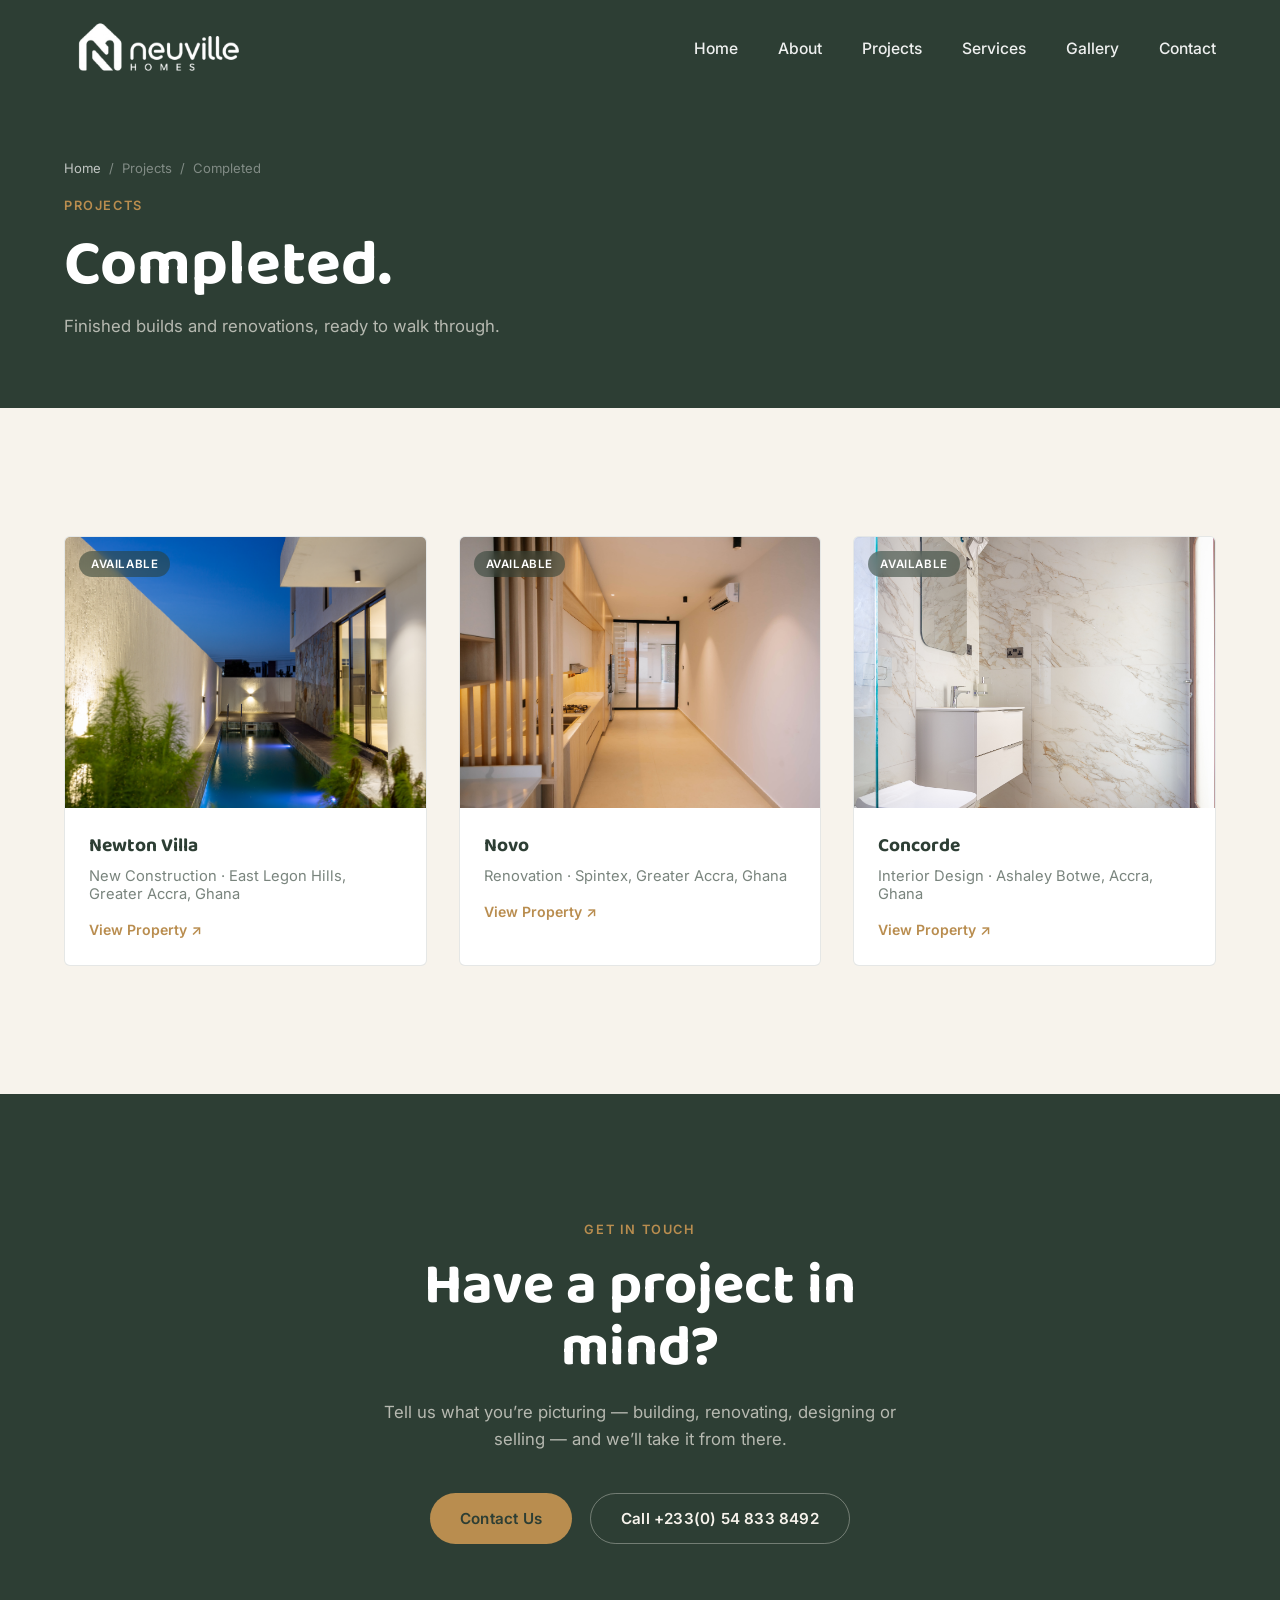
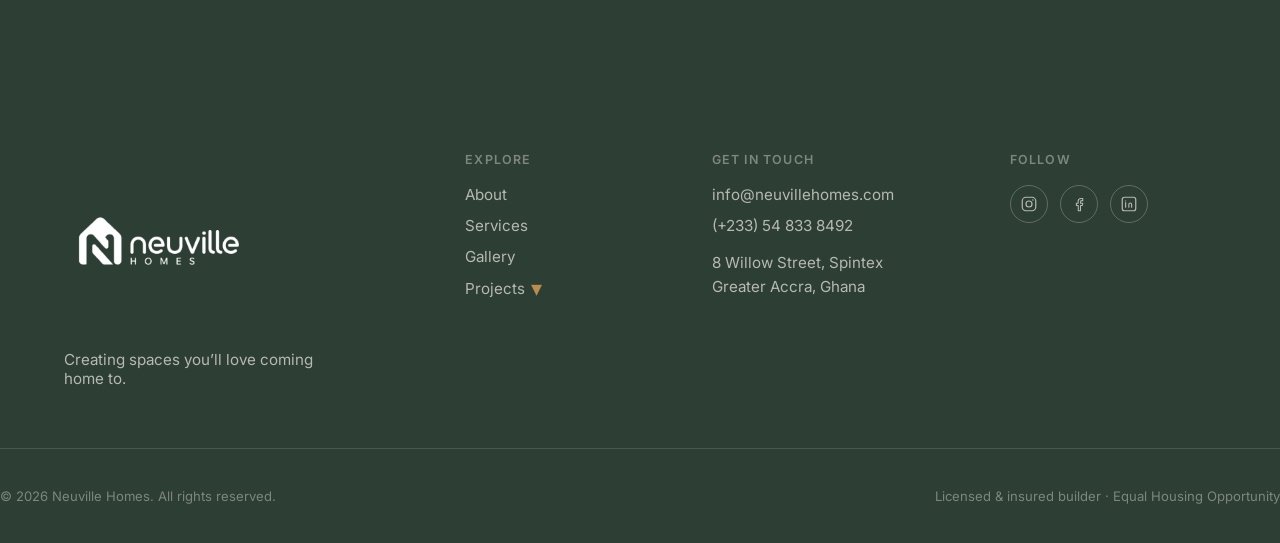
==== commit 75799813: "Project Nav Dropdown" ====
--- a/completed.html
+++ b/completed.html
@@ -109,7 +109,17 @@
       <a href="index.html#about">About</a>
       <a href="index.html#services">Services</a>
       <a href="index.html#gallery">Gallery</a>
-      <a href="projects.html">Projects</a>
+      <div class="nav-item has-dropdown">
+        <a href="projects.html" class="nav-dropdown-trigger">
+          Projects
+          <span class="nav-caret" aria-hidden="true">&#9662;</span>
+        </a>
+        <div class="nav-dropdown">
+          <a href="completed.html">Completed</a>
+          <a href="ongoing.html">Ongoing</a>
+          <a href="upcoming.html">Upcoming</a>
+        </div>
+      </div>
     </nav>
 
     <div class="footer-contact">
--- a/styles.css
+++ b/styles.css
@@ -120,6 +120,87 @@
 
 .main-nav a:hover{ color: #ffffff; }
 .main-nav a:hover::after{ width: 100%; }
+
+/* ============================================
+   PROJECTS NAV DROPDOWN
+   ============================================ */
+
+.nav-item{ position: relative; }
+
+.nav-dropdown-trigger{
+  display: inline-flex;
+  align-items: center;
+  gap: 6px;
+}
+
+.nav-caret{
+  font-size: 1.4rem;
+  line-height: 0;
+  color: var(--color-gold);
+  transition: transform 0.25s ease;
+}
+
+.nav-dropdown{
+  display: none;
+  flex-direction: column;
+  position: absolute;
+  top: calc(100% + 14px);
+  left: 0;
+  min-width: 180px;
+  background: var(--color-ink);
+  border: 1px solid rgba(255, 255, 255, 0.12);
+  border-radius: 8px;
+  padding: 8px;
+  box-shadow: 0 18px 40px rgba(0,0,0,0.35);
+  z-index: 120;
+}
+
+.nav-dropdown a{
+  padding: 10px 12px;
+  border-radius: 5px;
+  font-size: 0.92rem;
+  color: #ffffff;
+}
+
+.nav-dropdown a:hover{
+  background: rgba(255, 255, 255, 0.08);
+}
+
+.nav-dropdown a::after{ display: none; }
+
+@media (min-width: 901px){
+  .nav-item.has-dropdown:hover > .nav-dropdown,
+  .nav-item.has-dropdown:focus-within > .nav-dropdown,
+  .nav-item.has-dropdown.is-open > .nav-dropdown{
+    display: flex;
+  }
+
+  .nav-item.has-dropdown:hover > .nav-dropdown-trigger .nav-caret,
+  .nav-item.has-dropdown.is-open > .nav-dropdown-trigger .nav-caret{
+    transform: rotate(180deg);
+  }
+}
+
+@media (max-width: 900px){
+  .nav-dropdown-trigger{ font-size: 1.15rem; }
+
+  .nav-dropdown{
+    position: static;
+    background: var(--color-ink);
+    border: none;
+    box-shadow: none;
+    border-radius: 8px;
+    padding: 10px 12px;
+    margin-top: 8px;
+    width: 100%;
+  }
+
+  .nav-item.has-dropdown.is-open > .nav-dropdown{ display: flex; }
+
+  .nav-item.has-dropdown.is-open > .nav-dropdown-trigger .nav-caret{
+    transform: rotate(180deg);
+  }
+}
 
 /* Mobile nav toggle */
 .nav-toggle{
@@ -260,7 +341,7 @@
 @media (max-width: 560px){
   :root{ --container-pad: 22px; --header-h: 76px; }
 
-  .logo-mark{ width: 48px; height: 48px; border-radius: 11px; }
+  .logo-mark{ width: 130px; height: 130px; border-radius: 11px; }
   .logo-text{ font-size: 1.05rem; }
 
   .hero-heading{ margin-bottom: 20px; }
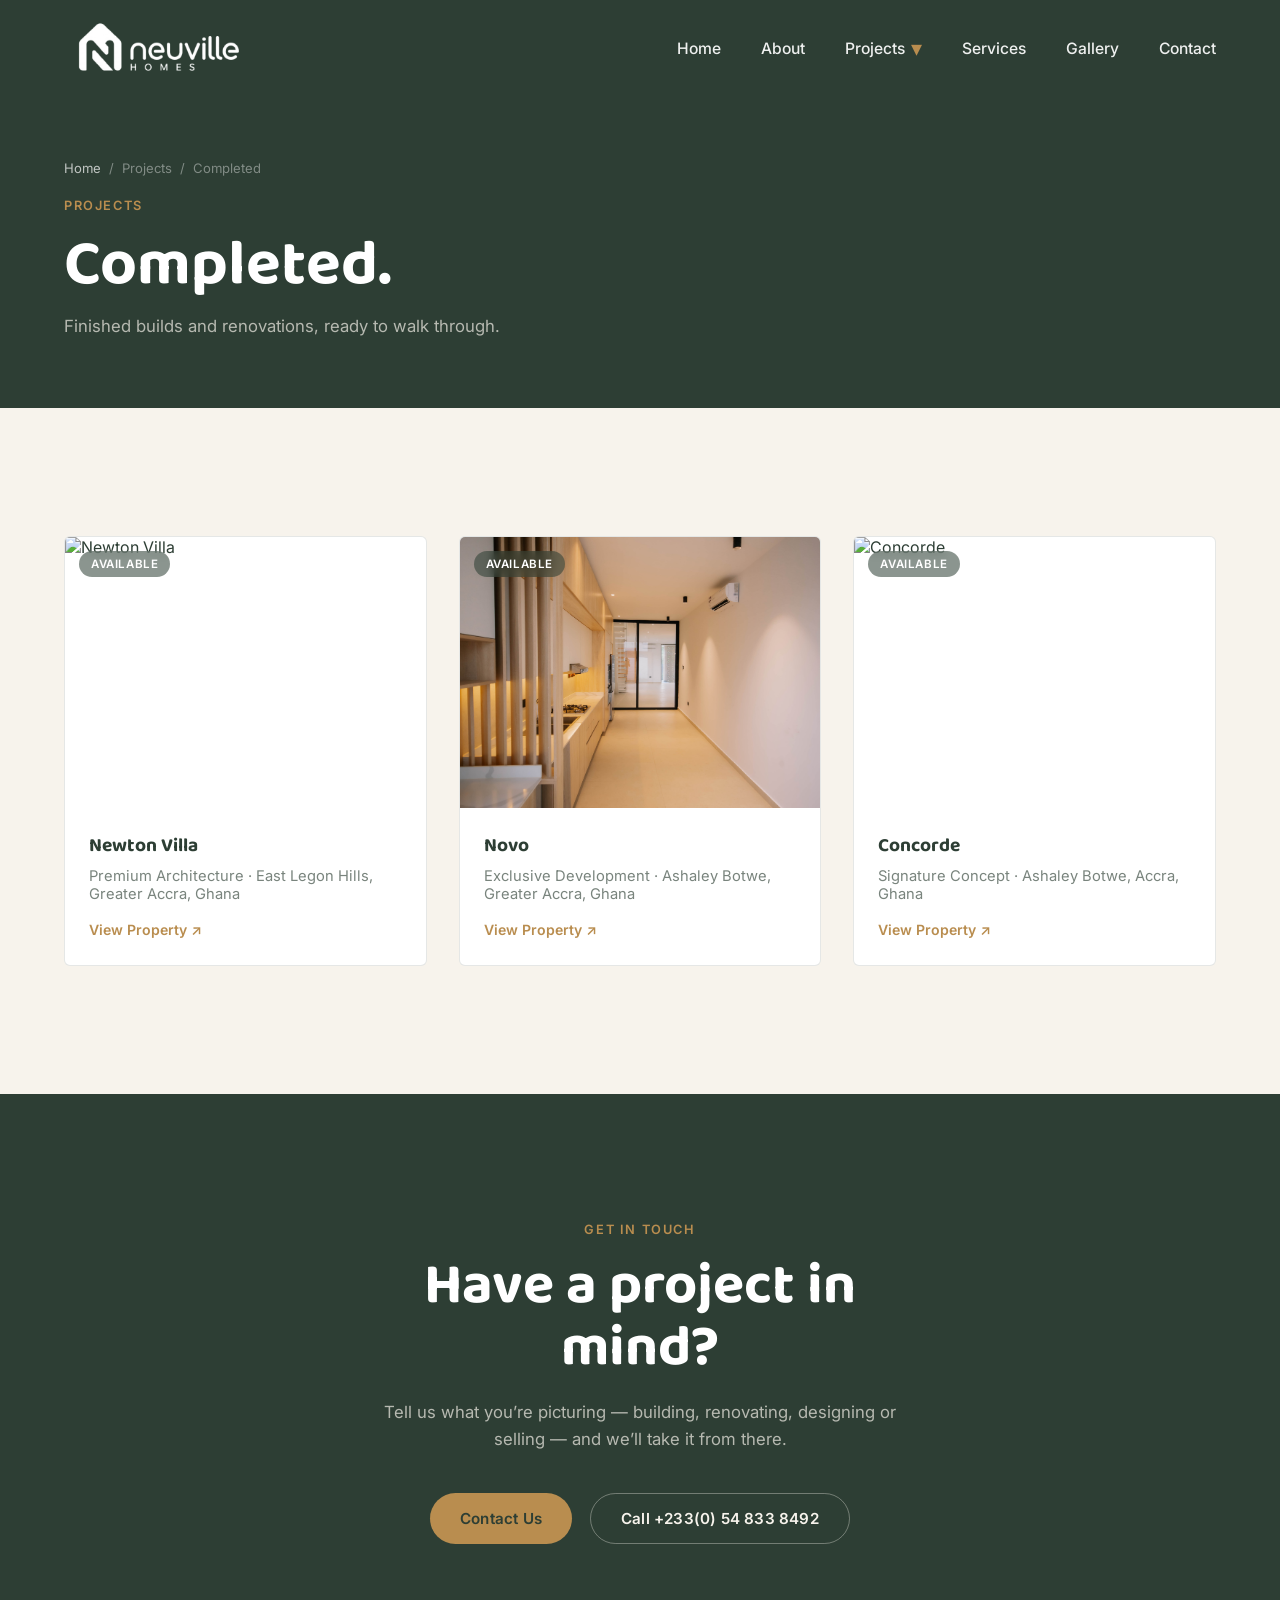
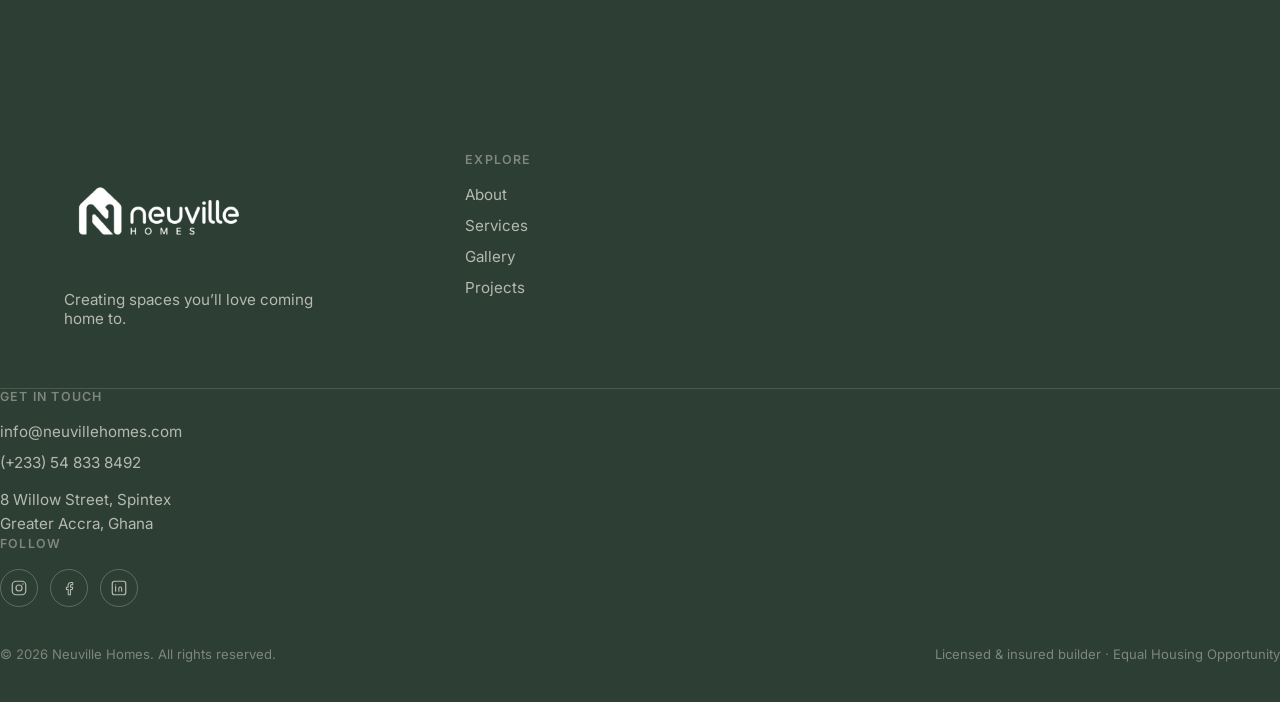
==== commit a7b67252: "Favicon and project nav updated" ====
--- a/completed.html
+++ b/completed.html
@@ -27,7 +27,17 @@
     <nav class="main-nav" id="mainNav" aria-label="Primary">
       <a href="index.html">Home</a>
       <a href="index.html#about">About</a>
-      <a href="projects.html">Projects</a>
+      <div class="nav-item has-dropdown">
+        <a href="projects.html" class="nav-dropdown-trigger">
+          Projects
+          <span class="nav-caret" aria-hidden="true">&#9662;</span>
+        </a>
+        <div class="nav-dropdown">
+          <a href="completed.html">Completed</a>
+          <a href="ongoing.html">Ongoing</a>
+          <a href="upcoming.html">Upcoming</a>
+        </div>
+      </div>
       <a href="index.html#services">Services</a>
       <a href="index.html#gallery">Gallery</a>
       <a href="index.html#contact">Contact</a>
@@ -109,16 +119,7 @@
       <a href="index.html#about">About</a>
       <a href="index.html#services">Services</a>
       <a href="index.html#gallery">Gallery</a>
-      <div class="nav-item has-dropdown">
-        <a href="projects.html" class="nav-dropdown-trigger">
-          Projects
-          <span class="nav-caret" aria-hidden="true">&#9662;</span>
-        </a>
-        <div class="nav-dropdown">
-          <a href="completed.html">Completed</a>
-          <a href="ongoing.html">Ongoing</a>
-          <a href="upcoming.html">Upcoming</a>
-        </div>
+      <a href="projects.html">Projects</a>
       </div>
     </nav>
 
--- a/styles.css
+++ b/styles.css
@@ -69,7 +69,7 @@
   align-items: center;
   justify-content: center;
   width: 180px;
-  height: 180px;
+  height: 120px;
   flex-shrink: 0;
   position: relative;
 }
@@ -82,15 +82,6 @@
 }
 
 .logo-img--green{ display: none; }
-
-.logo-text{
-  font-family: var(--font-display);
-  font-weight: 700;
-  font-size: 1.3rem;
-  line-height: 1.08;
-  letter-spacing: 0.2px;
-  color: #ffffff;
-}
 
 .main-nav{
   display: flex;
@@ -159,7 +150,7 @@
   padding: 10px 12px;
   border-radius: 5px;
   font-size: 0.92rem;
-  color: #ffffff;
+  color: #ffffff !important; 
 }
 
 .nav-dropdown a:hover{
@@ -341,8 +332,7 @@
 @media (max-width: 560px){
   :root{ --container-pad: 22px; --header-h: 76px; }
 
-  .logo-mark{ width: 130px; height: 130px; border-radius: 11px; }
-  .logo-text{ font-size: 1.05rem; }
+  .logo-mark{ width: 130px; height: 100px; border-radius: 11px; }
 
   .hero-heading{ margin-bottom: 20px; }
   .hero-sub{ font-size: 0.98rem; }
@@ -928,8 +918,6 @@
   padding-bottom: 60px;
   border-bottom: 1px solid rgba(247, 243, 236, 0.14);
 }
-
-.footer-brand .logo-text{ color: #ffffff; }
 
 .footer-tagline{
   font-family: var(--font-body);
